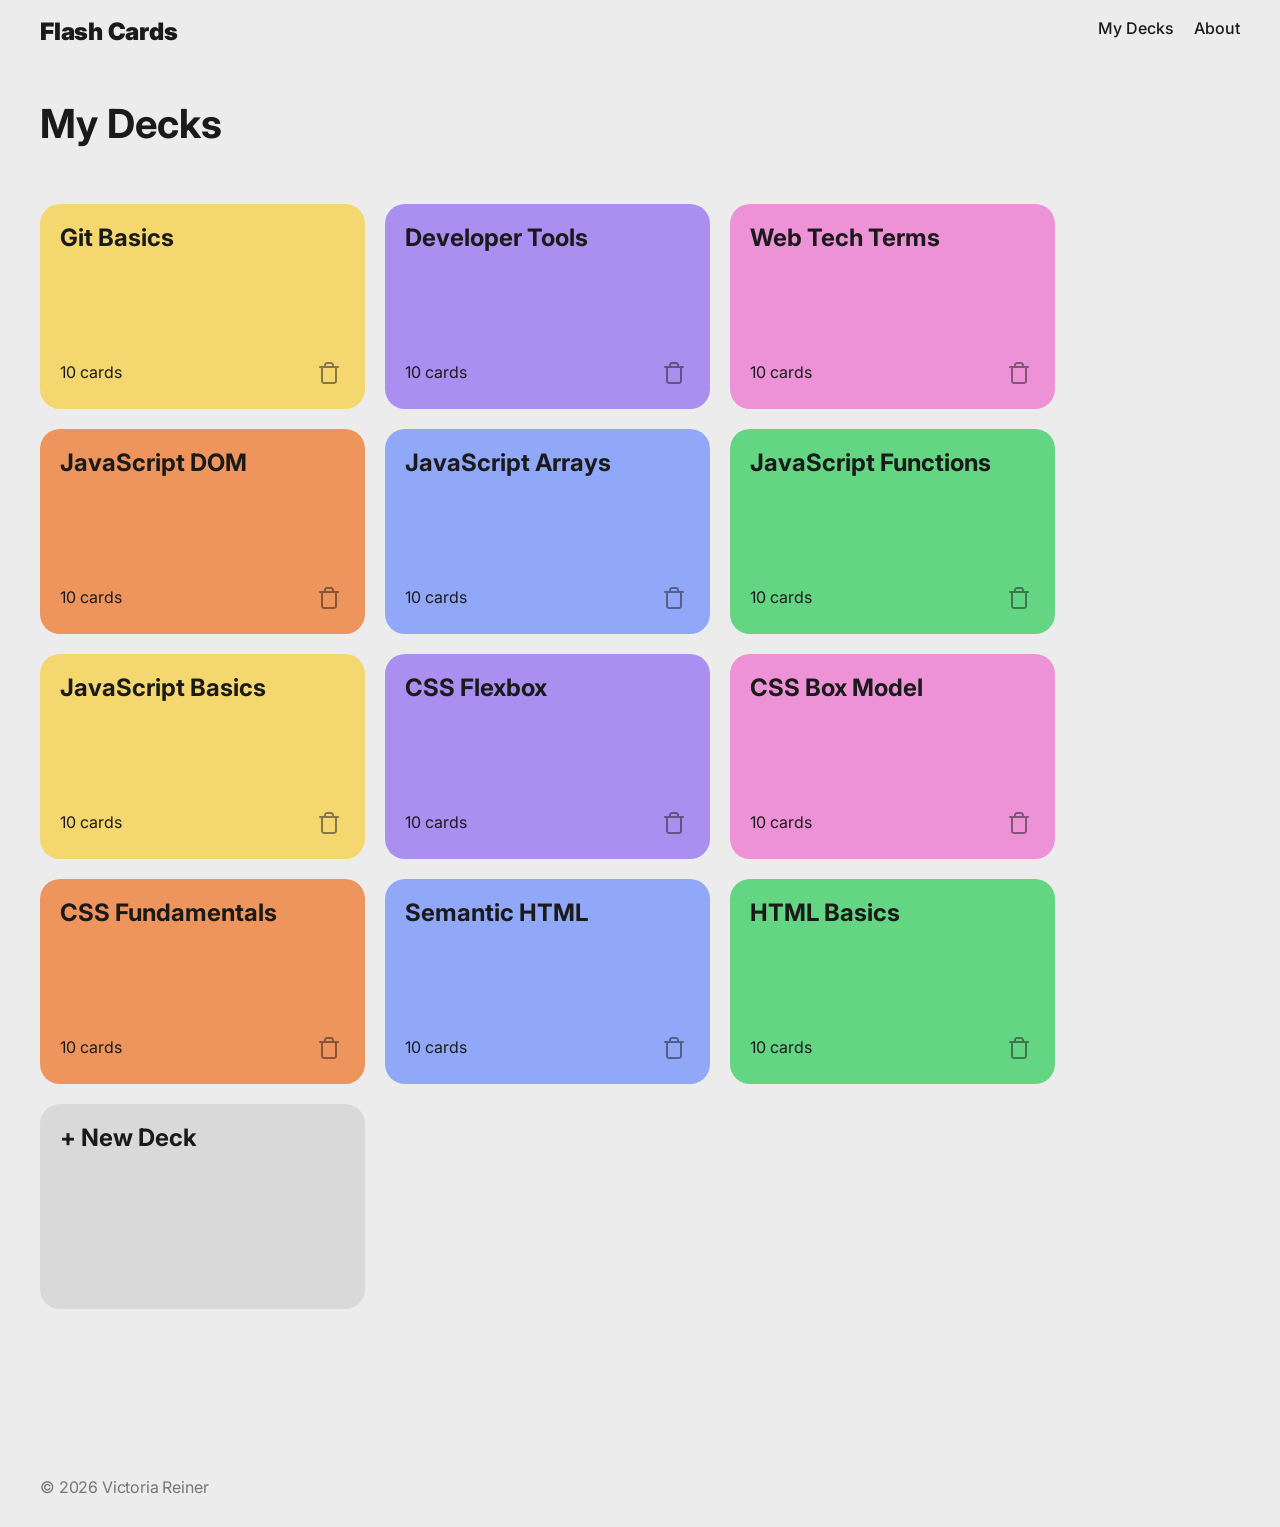
==== index.html @ 4ff5ef45 "feat: implement task 2 fixed new button deck mobile" ====
<!doctype html>
<html lang="en">
  <head>
    <meta charset="UTF-8" />
    <meta name="viewport" content="width=device-width, initial-scale=1.0" />
    <meta name="author" content="Victoria Reiner" />
    <meta
      name="description"
      content="A personal collection of study aids, flashcards, and learning materials."
    />
    <meta
      name="keywords"
      content="study aids, flashcards, learning material, learning how to code"
    />
    <link rel="preconnect" href="https://fonts.googleapis.com" />
    <link rel="preconnect" href="https://fonts.gstatic.com" crossorigin />
    <link
      href="https://fonts.googleapis.com/css2?family=Inter:ital,opsz,wght@0,14..32,100..900;1,14..32,100..900&display=swap"
      rel="stylesheet"
    />
    <title>My collection</title>
    <link rel="icon" href="favicon.ico" />
    <link rel="stylesheet" href="assets/css/index.css" />
    <link rel="stylesheet" href="assets/css/mobile-bar.css" />
    <script src="assets/js/index.js" type="module"></script>
  </head>
  <body class="page">
    <!--HEADER SECTION-->
    <header class="header">
      <h2 class="header__title">
        <a href="#" class="header__link">Flash Cards</a>
      </h2>

      <nav class="nav">
        <ul class="nav__list">
          <li class="nav__item">
            <a href="#home" class="nav__link">My Decks</a>
          </li>
          <li class="nav__item">
            <a href="#about" class="nav__link">About</a>
          </li>
        </ul>
      </nav>
    </header>

    <!--MAIN SECTION - CARDS-->
    <main class="page__main-content">
      <section class="gallery" id="home">
        <h1 class="gallery__title">My Decks</h1>

        <!--JS-->
        <ul class="gallery__list"></ul>

        <!--CARDS TO CLONE-->
        <template id="deck-template">
          <div class="card card--green">
            <a href="#" class="card__link"></a>
            <h2 class="card__title"></h2>
            <div class="card__row">
              <p class="card__count"></p>
              <button
                class="card__btn card__btn_type_delete"
                type="button"
                aria-label="Delete this deck"
              ></button>
            </div>
          </div>
        </template>

        <!-- FLASHCARD TEMPLATE -->
        <template id="flashcard-template">
          <li class="card">
            <h3 class="card__title"></h3>
            <div class="card__row">
              <button
                type="button"
                aria-label="Flip this card"
                class="card__btn card__btn_type_flip"
              ></button>
              <button
                class="card__btn card__btn_type_delete"
                type="button"
                aria-label="Delete this card"
              ></button>
            </div>
          </li>
        </template>

        <!--BUTTON TO ADD NEW DECK-->
        <button
          class="gallery__new-deck-btn"
          type="button"
          aria-label="New deck"
        >
          + New Deck
        </button>
      </section>

      <!-- Existing home section -->
      <section id="deck-view" class="gallery">
        <div class="gallery__header">
          <h2 class="gallery__title"></h2>
          <button type="button" class="gallery__practice-btn">Practice</button>
        </div>
        <div class="wrapping-row">
          <ul class="gallery__list wrapping-row__display-contents"></ul>
          <button type="button" class="gallery__new-card-btn">
            + New Card
          </button>
        </div>
      </section>

      <!--CAROUSEL SECTION-->
      <section class="carousel" id="carousel">
        <h2 class="carousel__title">HTML Tag Decks &middot; 1/10</h2>

        <div class="carousel__wrapper">
          <button
            class="carousel__btn carousel__btn_type_left carousel__btn_disabled"
            type="button"
            aria-label="Go back"
          >
            <img src="assets/images/left.svg" alt="Go Back" />
          </button>

          <div class="card card--green carousel__card">
            <p class="carousel__card-text">&lt;body&gt;&lt;/body&gt;</p>
          </div>

          <button
            class="carousel__btn carousel__btn_type_right"
            type="button"
            aria-label="Go forward"
          >
            <img src="assets/images/right.svg" alt="Go Forward" />
          </button>
        </div>

        <button
          class="carousel__btn carousel__btn_type_flip"
          type="button"
          aria-label="Flip"
        >
          <img src="assets/images/flip.svg" alt="Flip" />
        </button>
      </section>

      <!--404 SECTION-->
      <section id="not-found" class="not-found">
        <h2 class="not-found__status-code">404</h2>
        <p class="not-found__text">Sorry, nothing found!</p>
      </section>
    </main>

    <!--FOOTER SECTION-->
    <footer class="footer">
      <p class="footer__text">© 2026 Victoria Reiner</p>
    </footer>
  </body>
</html>
---- assets/css/index.css ----
@import url("../vendor/normalize.css");
@import url("./page.css");
@import url("./global.css");
@import url("./header.css");
@import url("./gallery.css");
@import url("./card.css");
@import url("./carousel.css");
@import url("./footer.css");
@import url("./nav.css");
---- assets/css/mobile-bar.css ----
@media screen and (max-width: 630px) {
  .mobile-bar {
    position: fixed;
    bottom: 0;
    left: 0;
    right: 0;
    height: 80px;
    padding: 0 20px;
    display: flex;
    align-items: center;
    justify-content: center;
    background: linear-gradient(
      to top,
      rgba(255, 255, 255, 1) 35%,
      rgba(255, 255, 255, 0) 100%
    );
    z-index: 10;
  }

  .gallery__new-deck-btn {
    width: 100%;
    height: 48px;
    display: flex;
    justify-content: center;
    align-items: center;
    font-weight: 500;
  }
}
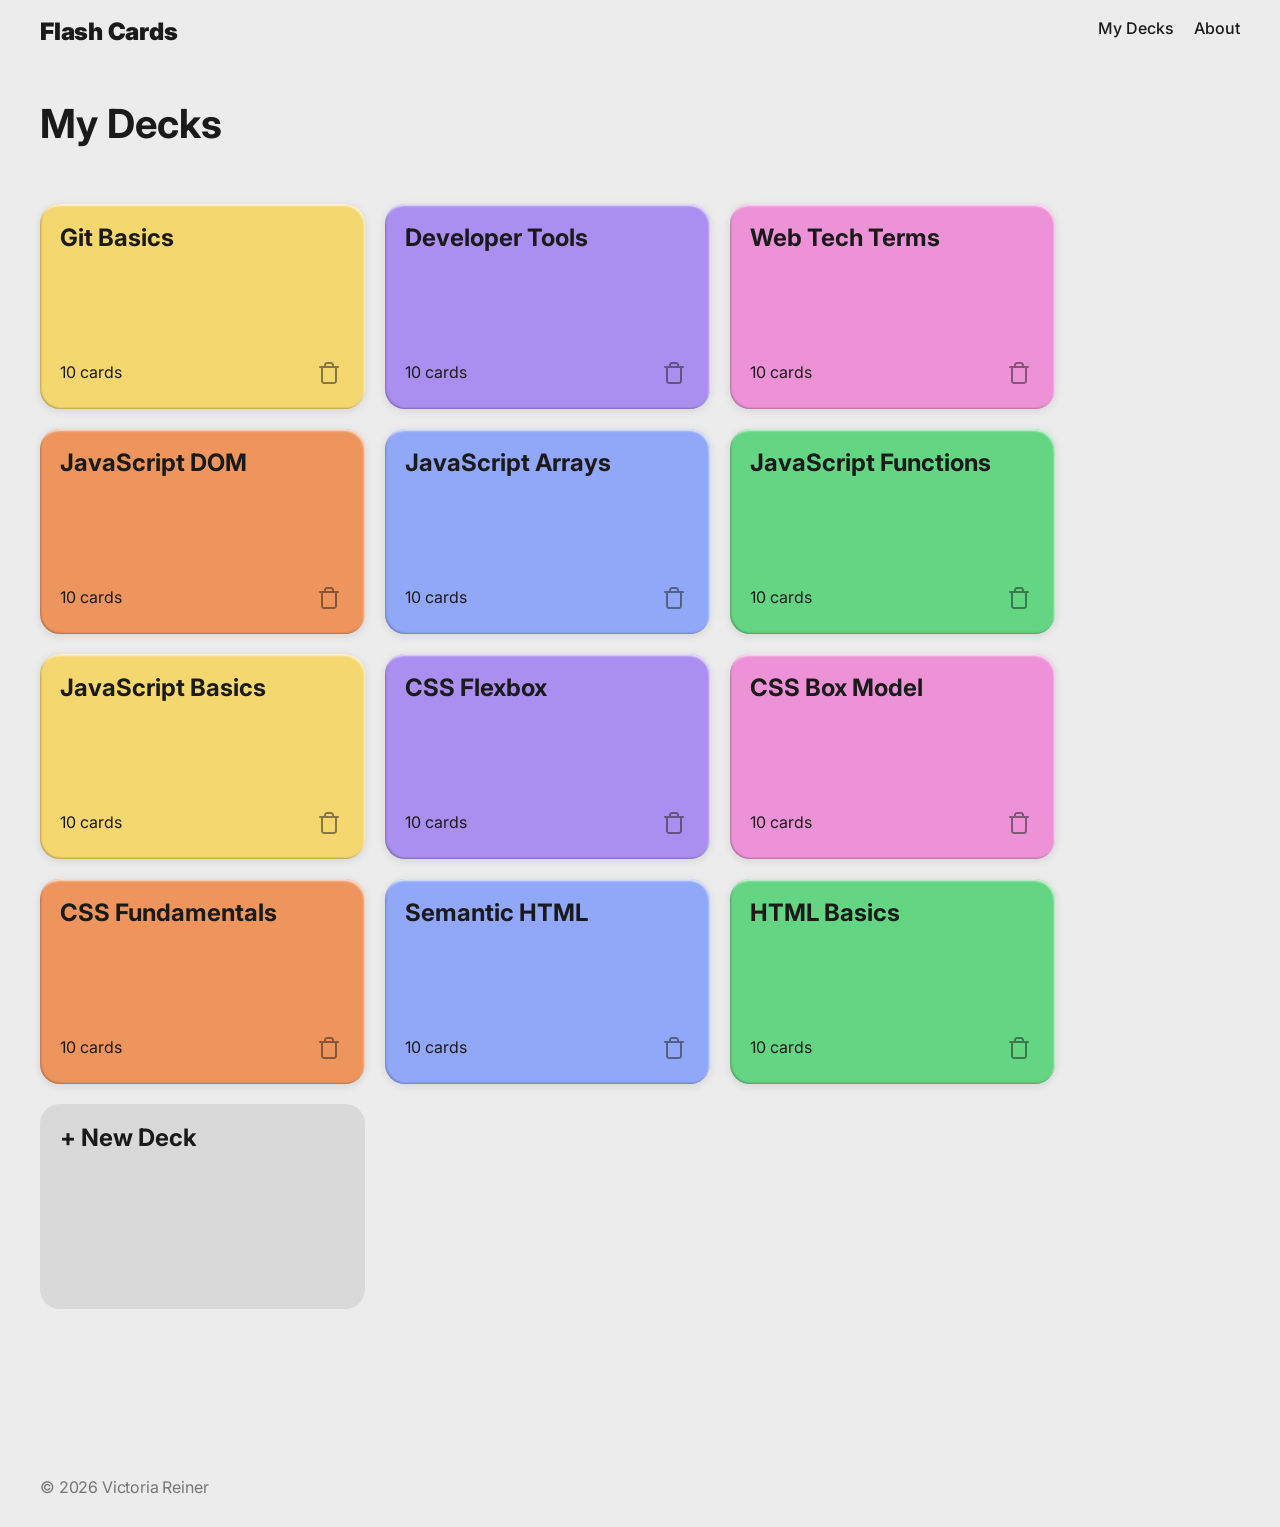
==== commit f693f81c: "docs: add project pitch video link" ====
--- a/index.html
+++ b/index.html
@@ -21,7 +21,6 @@
     <title>My collection</title>
     <link rel="icon" href="favicon.ico" />
     <link rel="stylesheet" href="assets/css/index.css" />
-    <link rel="stylesheet" href="assets/css/mobile-bar.css" />
     <script src="assets/js/index.js" type="module"></script>
   </head>
   <body class="page">
@@ -86,14 +85,15 @@
           </li>
         </template>
 
-        <!--BUTTON TO ADD NEW DECK-->
-        <button
-          class="gallery__new-deck-btn"
-          type="button"
-          aria-label="New deck"
-        >
-          + New Deck
-        </button>
+        <div class="mobile-bar">
+          <button
+            class="gallery__new-deck-btn"
+            type="button"
+            aria-label="Add a new deck"
+          >
+            + New Deck
+          </button>
+        </div>
       </section>
 
       <!-- Existing home section -->
@@ -104,8 +104,11 @@
         </div>
         <div class="wrapping-row">
           <ul class="gallery__list wrapping-row__display-contents"></ul>
-          <button type="button" class="gallery__new-card-btn">
-            + New Card
+          <button
+            type="button"
+            class="gallery__new-card-btn gallery__new-card-btn_location_deck-view"
+          >
+            + New Deck
           </button>
         </div>
       </section>
@@ -114,7 +117,7 @@
       <section class="carousel" id="carousel">
         <h2 class="carousel__title">HTML Tag Decks &middot; 1/10</h2>
 
-        <div class="carousel__wrapper">
+        <div class="carousel__grid">
           <button
             class="carousel__btn carousel__btn_type_left carousel__btn_disabled"
             type="button"
--- a/assets/css/index.css
+++ b/assets/css/index.css
@@ -7,3 +7,4 @@
 @import url("./carousel.css");
 @import url("./footer.css");
 @import url("./nav.css");
+@import url("./mobile-bar.css");
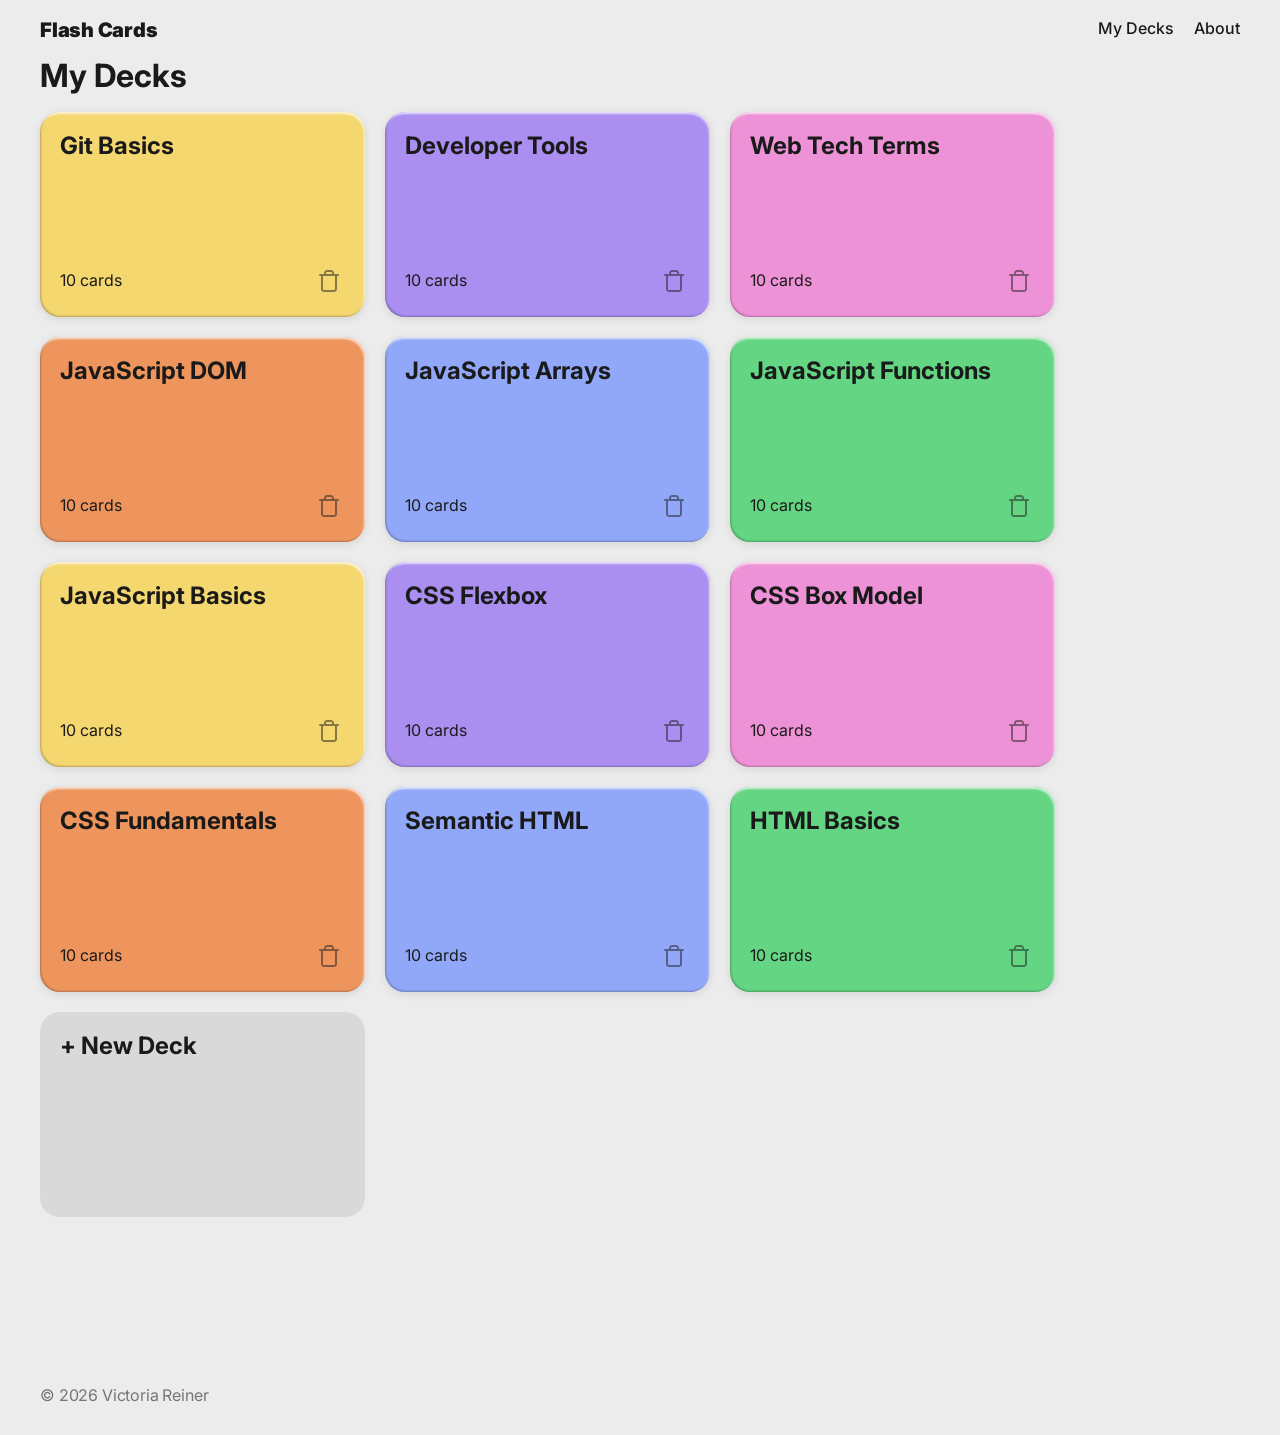
==== commit c08192af: "docs: update README with video link" ====
--- a/index.html
+++ b/index.html
@@ -137,15 +137,14 @@
           >
             <img src="assets/images/right.svg" alt="Go Forward" />
           </button>
+          <button
+            class="carousel__btn carousel__btn_type_flip"
+            type="button"
+            aria-label="Flip"
+          >
+            <img src="assets/images/flip.svg" alt="Flip" />
+          </button>
         </div>
-
-        <button
-          class="carousel__btn carousel__btn_type_flip"
-          type="button"
-          aria-label="Flip"
-        >
-          <img src="assets/images/flip.svg" alt="Flip" />
-        </button>
       </section>
 
       <!--404 SECTION-->
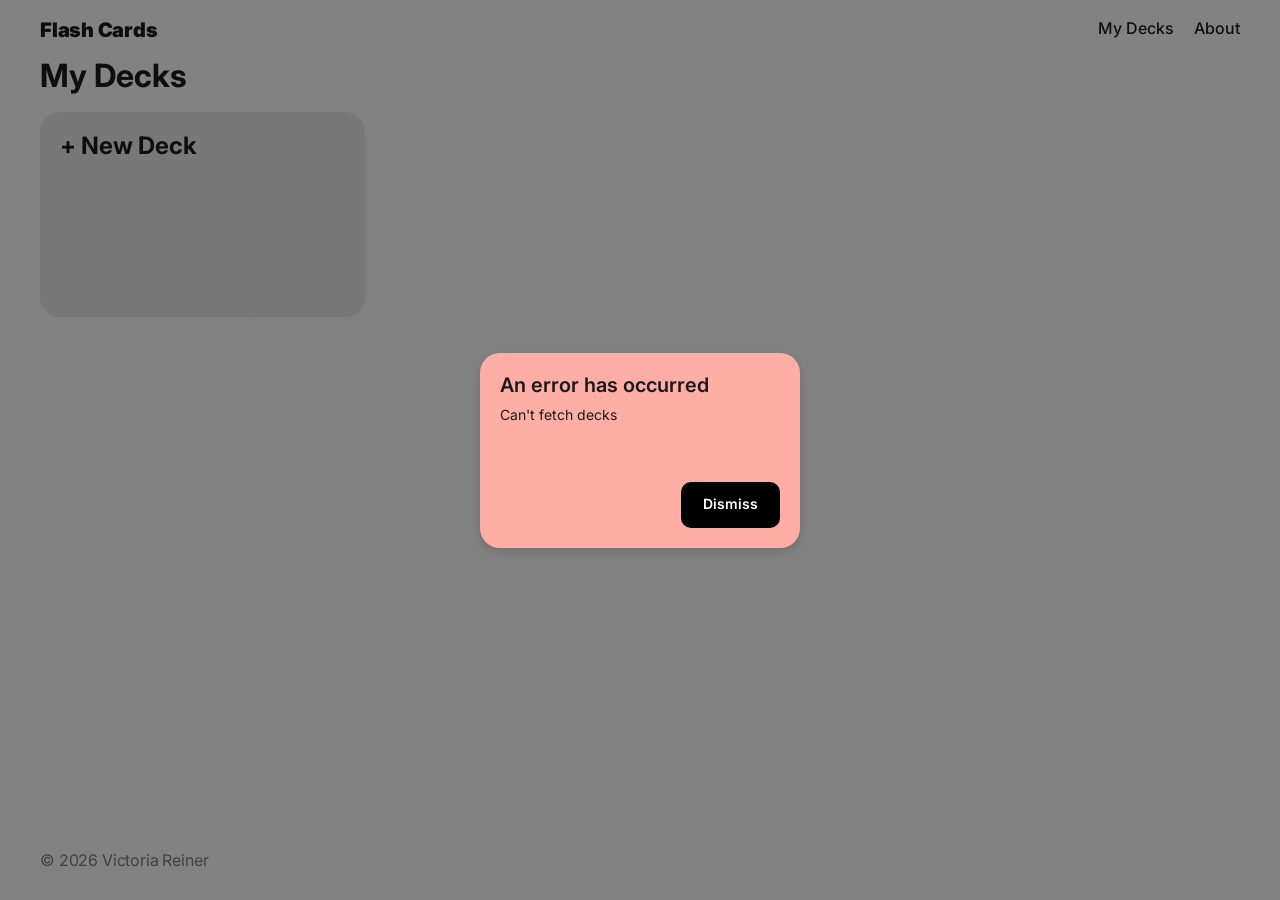
==== commit 6d2681aa: "feat: fetch initial decks from remote API" ====
--- a/index.html
+++ b/index.html
@@ -108,9 +108,117 @@
             type="button"
             class="gallery__new-card-btn gallery__new-card-btn_location_deck-view"
           >
-            + New Deck
-          </button>
-        </div>
+            + New Card
+          </button>
+        </div>
+      </section>
+
+      <!--NEW DECK VIEW SECTION-->
+      <section class="new-deck-view" id="new-deck-view">
+        <h2 class="new-deck-view__title">New Deck</h2>
+
+        <form class="new-deck-view__form" id="new-deck-form">
+          <!-- COLOR PICKER-->
+          <fieldset class="new-deck-view__color-picker">
+            <legend class="new-deck-view__legend">Pick the deck color</legend>
+            <div class="new-deck-view__color-options">
+              <!--GREEN-->
+              <label for="green" class="new-deck-view__color-label">
+                <input
+                  type="radio"
+                  id="green"
+                  name="new-deck-color"
+                  value="#64D583"
+                  class="new-deck-view__color-input new-deck-view__color-input_color_green"
+                  aria-label="Green"
+                  checked
+                />
+              </label>
+
+              <!--BLUE-->
+              <label for="blue" class="new-deck-view__color-label">
+                <input
+                  type="radio"
+                  id="blue"
+                  name="new-deck-color"
+                  value="#91A8F9"
+                  class="new-deck-view__color-input new-deck-view__color-input_color_blue"
+                  aria-label="Blue"
+                />
+              </label>
+
+              <!--PURPLE-->
+              <label for="purple" class="new-deck-view__color-label">
+                <input
+                  type="radio"
+                  id="purple"
+                  name="new-deck-color"
+                  value="#AA8EF0"
+                  class="new-deck-view__color-input new-deck-view__color-input_color_purple"
+                  aria-label="Purple"
+                />
+              </label>
+
+              <!--PINK-->
+              <label for="pink" class="new-deck-view__color-label">
+                <input
+                  type="radio"
+                  id="pink"
+                  name="new-deck-color"
+                  value="#EE92D7"
+                  class="new-deck-view__color-input new-deck-view__color-input_color_pink"
+                  aria-label="Pink"
+                />
+              </label>
+
+              <!--ORANGE-->
+              <label for="orange" class="new-deck-view__color-label">
+                <input
+                  type="radio"
+                  id="orange"
+                  name="new-deck-color"
+                  value="#EE955E"
+                  class="new-deck-view__color-input new-deck-view__color-input_color_orange"
+                  aria-label="Orange"
+                />
+              </label>
+
+              <!--YELLOW-->
+              <label for="yellow" class="new-deck-view__color-label">
+                <input
+                  type="radio"
+                  id="yellow"
+                  name="new-deck-color"
+                  value="#F5D770"
+                  class="new-deck-view__color-input new-deck-view__color-input_color_yellow"
+                  aria-label="Yellow"
+                />
+              </label>
+            </div>
+          </fieldset>
+
+          <!--JSON TEXT AREA-->
+          <label for="new-deck-data" class="new-deck-view__label"
+            >Enter a JSON object with a name, a cards array, and an optional
+            color.
+            <textarea
+              id="new-deck-data"
+              name="new-deck-data"
+              class="new-deck-view__textarea"
+              required
+            ></textarea>
+          </label>
+
+          <!--SUBMIT BUTTON-->
+          <button
+            id="new-deck-submit-btn"
+            type="submit"
+            class="new-deck-view__submit-btn"
+            disabled
+          >
+            Create new deck
+          </button>
+        </form>
       </section>
 
       <!--CAROUSEL SECTION-->
@@ -158,5 +266,23 @@
     <footer class="footer">
       <p class="footer__text">© 2026 Victoria Reiner</p>
     </footer>
+
+    <div
+      class="modal"
+      id="error-modal"
+      role="alertdialog"
+      aria-modal="true"
+      aria-hidden="true"
+      aria-labelledby="error-modal-title"
+      aria-describedby="error-modal-message"
+    >
+      <div class="modal__content">
+        <h2 class="modal__title" id="error-modal-title">
+          An error has occurred
+        </h2>
+        <p class="modal__error" id="error-modal-message"></p>
+        <button type="button" class="modal__close">Dismiss</button>
+      </div>
+    </div>
   </body>
 </html>
--- a/assets/css/index.css
+++ b/assets/css/index.css
@@ -8,3 +8,4 @@
 @import url("./footer.css");
 @import url("./nav.css");
 @import url("./mobile-bar.css");
+@import url("./new-deck-view.css");
